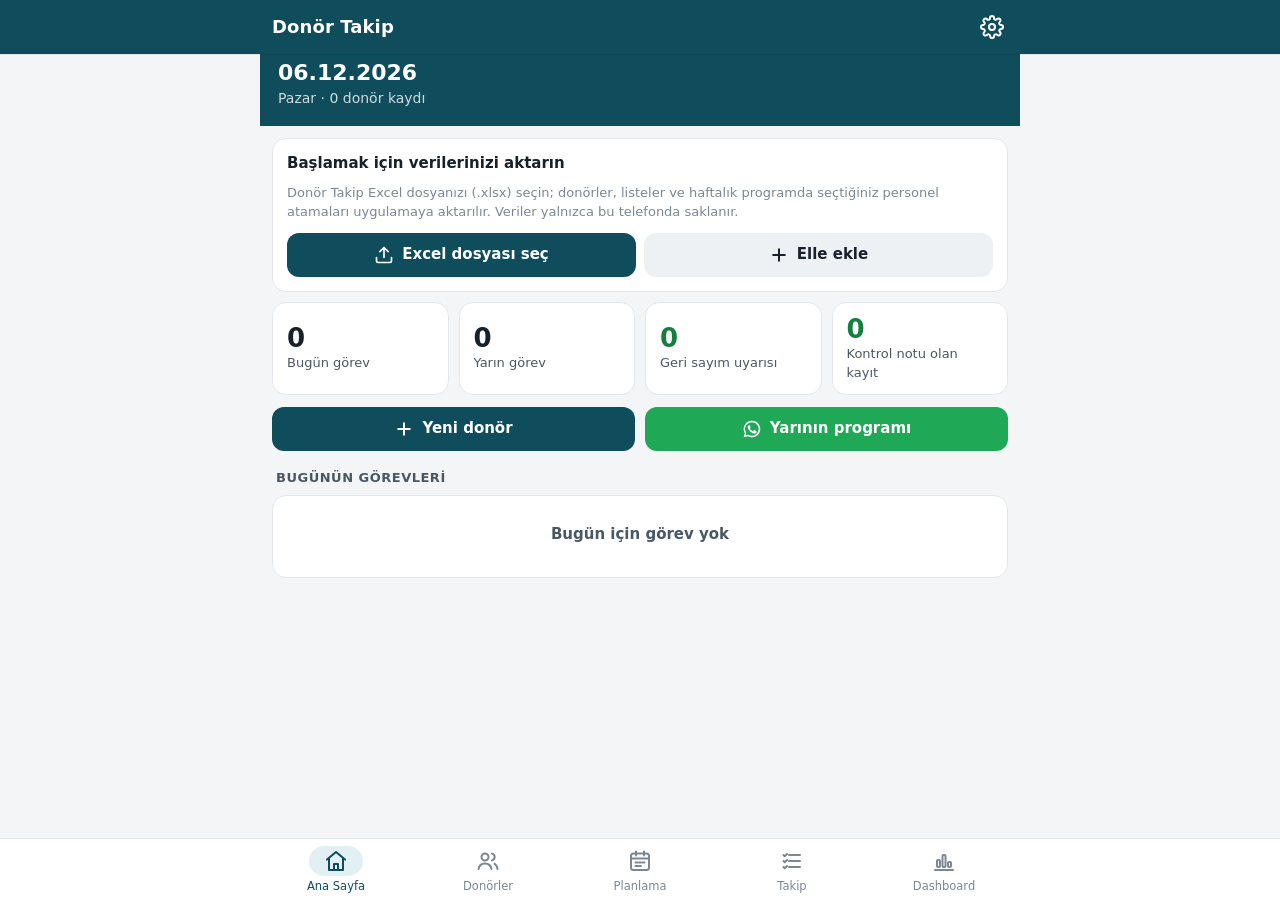
==== app/src/main/assets/www/index.html @ f9f20b5e "Donör Takip Android uygulaması Excel'deki Donör Takip dosyasının telefon sürümü: donör kaydı, uyarıl" ====
<!DOCTYPE html>
<html lang="tr">
<head>
<meta charset="utf-8">
<meta name="viewport" content="width=device-width, initial-scale=1, viewport-fit=cover">
<meta name="theme-color" content="#0f4c5c">
<meta name="format-detection" content="telephone=no">
<title>Donör Takip</title>
<link rel="stylesheet" href="css/app.css">
</head>
<body>
<div id="app">
  <header id="top"><div class="tb"><button id="btnBack" class="icon" hidden aria-label="Geri"></button><h1 id="title">Donör Takip</h1><div id="topActions"></div></div></header>
  <main id="view"></main>
  <nav id="tabs"></nav>
</div>
<div id="sheet" hidden></div>
<div id="toast" role="status"></div>
<input type="file" id="fileInput" hidden>
<script src="js/defaults.js"></script>
<script src="js/logic.js"></script>
<script src="js/xlsx-io.js"></script>
<script src="js/app.js"></script>
</body>
</html>
---- app/src/main/assets/www/css/app.css ----
:root {
  --sat: 0px; --sab: 0px;
  --pri: #0f4c5c; --pri-2: #13677c; --pri-soft: #e3f0f3;
  --bg: #f3f5f7; --card: #ffffff; --line: #e3e7eb; --line-2: #d3d9df;
  --ink: #17212b; --ink-2: #4a5764; --ink-3: #7b8794;
  --sk: #2563eb; --sk-bg: #e8effe;
  --asi: #d97706; --asi-bg: #fdf1e1;
  --top: #15803d; --top-bg: #e4f5e9;
  --tas: #0f766e; --tas-bg: #def4f1;
  --yat: #7c3aed; --yat-bg: #efe8fd;
  --red: #c62828; --red-bg: #fdecea;
  --orange: #c2560a; --orange-bg: #fff1e3;
  --grey-bg: #eef1f4;
  --radius: 14px;
  color-scheme: light;
}
* { box-sizing: border-box; -webkit-tap-highlight-color: transparent; }
html, body { margin: 0; height: 100%; background: var(--bg); color: var(--ink); }
body { font: 15px/1.4 system-ui, -apple-system, "Roboto", "Segoe UI", sans-serif; overflow: hidden; }
button, input, select, textarea { font: inherit; color: inherit; }
a { color: var(--pri-2); text-decoration: none; }
#app { position: fixed; top: 0; right: 0; bottom: 0; left: 0; display: flex; flex-direction: column; }

/* ---------- Üst çubuk ---------- */
#top { background: var(--pri); color: #fff; padding-top: var(--sat); flex: none; z-index: 5; box-shadow: 0 1px 0 rgba(0,0,0,.08); }
.tb { height: 54px; display: flex; align-items: center; gap: 4px; padding: 0 6px 0 4px; max-width: 760px; margin: 0 auto; }
.tb h1 { font-size: 18px; font-weight: 600; margin: 0 0 0 8px; flex: 1; white-space: nowrap; overflow: hidden; text-overflow: ellipsis; letter-spacing: .1px; }
.tb .icon { width: 44px; height: 44px; border: 0; background: transparent; color: #fff; border-radius: 22px; display: grid; place-items: center; }
.tb .icon:active { background: rgba(255,255,255,.14); }
.tb .icon svg { width: 24px; height: 24px; }
#btnBack[hidden] { display: none; }

/* ---------- İçerik ---------- */
#view { flex: 1; overflow-y: auto; overflow-x: hidden; -webkit-overflow-scrolling: touch; }
.page { max-width: 760px; margin: 0 auto; padding: 12px 12px 96px; }
.page.flush { padding-top: 0; }

/* ---------- Alt sekmeler ---------- */
#tabs { flex: none; background: #fff; border-top: 1px solid var(--line); padding-bottom: var(--sab); z-index: 5; }
#tabs .in { display: flex; max-width: 760px; margin: 0 auto; }
#tabs button { flex: 1; border: 0; background: none; padding: 7px 0 6px; display: flex; flex-direction: column; align-items: center; gap: 2px;
  font-size: 11.5px; color: var(--ink-3); font-weight: 500; }
#tabs button svg { width: 24px; height: 24px; }
#tabs button.on { color: var(--pri); }
#tabs button.on .pill { background: var(--pri-soft); }
#tabs .pill { width: 54px; height: 30px; border-radius: 15px; display: grid; place-items: center; transition: background .15s; }

/* ---------- Kartlar ---------- */
.card { background: var(--card); border-radius: var(--radius); border: 1px solid var(--line); margin: 0 0 10px; }
.card.pad { padding: 14px; }
.card h2, .sec-title { font-size: 15px; font-weight: 650; margin: 0 0 10px; }
.sec-title { margin: 18px 4px 8px; color: var(--ink-2); font-size: 13px; text-transform: uppercase; letter-spacing: .5px; }
.sec-title:first-child { margin-top: 4px; }
.muted { color: var(--ink-3); }
.small { font-size: 13px; }
.tiny { font-size: 12px; }
.row { display: flex; align-items: center; gap: 8px; }
.row.wrap { flex-wrap: wrap; }
.grow { flex: 1; min-width: 0; }
.right { text-align: right; }
.nowrap { white-space: nowrap; }
.ellipsis { white-space: nowrap; overflow: hidden; text-overflow: ellipsis; }
.hr { height: 1px; background: var(--line); margin: 10px 0; }
.empty { text-align: center; color: var(--ink-3); padding: 28px 16px; }
.empty b { display: block; color: var(--ink-2); margin-bottom: 4px; font-size: 15px; }

/* ---------- Ana sayfa ---------- */
.hero { background: var(--pri); color: #fff; margin: 0 -12px 12px; padding: 4px 18px 18px; }
.hero .d { font-size: 22px; font-weight: 650; }
.hero .s { opacity: .8; font-size: 14px; }
.hero .hol { display: inline-block; margin-top: 6px; background: rgba(255,255,255,.16); padding: 3px 10px; border-radius: 10px; font-size: 13px; }
.tiles { display: grid; grid-template-columns: 1fr 1fr; gap: 10px; margin-bottom: 12px; }
.tile { background: var(--card); border: 1px solid var(--line); border-radius: var(--radius); padding: 12px 14px; text-align: left; }
.tile .n { font-size: 26px; font-weight: 700; line-height: 1.1; }
.tile .l { color: var(--ink-2); font-size: 13px; margin-top: 2px; }
.tile.warn .n { color: var(--red); }
.tile.ok .n { color: var(--top); }
.tile:active { background: var(--grey-bg); }
.actions { display: grid; grid-template-columns: 1fr 1fr; gap: 10px; margin-bottom: 6px; }

/* ---------- Düğmeler ---------- */
.btn { border: 0; border-radius: 12px; padding: 11px 14px; font-weight: 600; background: var(--grey-bg); color: var(--ink); display: inline-flex; align-items: center; justify-content: center; gap: 8px; min-height: 44px; }
.btn svg { width: 20px; height: 20px; flex: none; }
.btn.pri { background: var(--pri); color: #fff; }
.btn.wa { background: #1fa855; color: #fff; }
.btn.danger { background: var(--red-bg); color: var(--red); }
.btn.ghost { background: transparent; color: var(--pri-2); }
.btn.block { width: 100%; }
.btn.sm { min-height: 34px; padding: 6px 12px; border-radius: 10px; font-size: 13.5px; }
.btn:active { filter: brightness(.94); }
.btn[disabled] { opacity: .45; }
.btns { display: flex; gap: 8px; flex-wrap: wrap; }
.btns .btn { flex: 1; }
.fab { position: fixed; right: max(16px, calc(50% - 364px)); bottom: calc(var(--sab) + 76px); width: 58px; height: 58px; border-radius: 18px; border: 0;
  background: var(--pri); color: #fff; box-shadow: 0 6px 16px rgba(15,76,92,.35); display: grid; place-items: center; z-index: 4; }
.fab svg { width: 28px; height: 28px; }

/* ---------- Segment / çipler ---------- */
.seg { display: flex; gap: 6px; overflow-x: auto; padding: 10px 12px; margin: 0 -12px 2px; scrollbar-width: none; background: var(--bg); position: sticky; top: 0; z-index: 3; }
.seg::-webkit-scrollbar { display: none; }
.seg button, .chip { flex: none; border: 1px solid var(--line-2); background: #fff; border-radius: 18px; padding: 7px 13px; font-size: 13.5px; font-weight: 550; color: var(--ink-2); white-space: nowrap; }
.seg button.on, .chip.on { background: var(--pri); border-color: var(--pri); color: #fff; }
.seg button .c, .chip .c { opacity: .7; font-weight: 500; margin-left: 3px; }
.pillx { display: inline-block; border-radius: 10px; padding: 2px 8px; font-size: 12px; font-weight: 600; white-space: nowrap; }
.p-sk { background: var(--sk-bg); color: var(--sk); }
.p-asi { background: var(--asi-bg); color: var(--asi); }
.p-top { background: var(--top-bg); color: var(--top); }
.p-tas { background: var(--tas-bg); color: var(--tas); }
.p-yat { background: var(--yat-bg); color: var(--yat); }
.p-red { background: var(--red-bg); color: var(--red); }
.p-or { background: var(--orange-bg); color: var(--orange); }
.p-grey { background: var(--grey-bg); color: var(--ink-2); }
.p-pri { background: var(--pri-soft); color: var(--pri); }

/* ---------- Form ---------- */
.field { margin-bottom: 12px; }
.field > label, .lbl { display: block; font-size: 12.5px; font-weight: 600; color: var(--ink-2); margin: 0 0 5px 2px; }
.inp, select.inp, textarea.inp { width: 100%; border: 1px solid var(--line-2); background: #fff; border-radius: 11px; padding: 10px 12px; min-height: 44px; outline: none; }
.inp:focus { border-color: var(--pri-2); box-shadow: 0 0 0 3px rgba(19,103,124,.14); }
textarea.inp { min-height: 76px; resize: vertical; }
.hint { font-size: 12px; color: var(--ink-3); margin: 4px 2px 0; }
.grid2 { display: grid; grid-template-columns: 1fr 1fr; gap: 10px; }
.check { display: flex; align-items: center; gap: 10px; min-height: 44px; }
.check input { width: 22px; height: 22px; accent-color: var(--pri); }
.search { position: relative; }
.search input { padding-left: 40px; }
.search svg { position: absolute; left: 12px; top: 12px; width: 20px; height: 20px; color: var(--ink-3); }
.toolbar { display: flex; gap: 8px; align-items: center; margin-bottom: 10px; }
.toolbar select.inp { width: auto; flex: 1; min-width: 0; }
.formsec { font-size: 12px; text-transform: uppercase; letter-spacing: .5px; color: var(--pri); font-weight: 700; margin: 18px 2px 10px; }
.formsec:first-child { margin-top: 2px; }
.radios { display: flex; gap: 6px; flex-wrap: wrap; margin-bottom: 8px; }
.radios label { border: 1px solid var(--line-2); border-radius: 10px; padding: 7px 11px; font-size: 13.5px; background: #fff; }
.radios input { display: none; }
.radios label.on { background: var(--pri-soft); border-color: var(--pri-2); color: var(--pri); font-weight: 600; }
.calc { background: var(--grey-bg); border-radius: 10px; padding: 9px 12px; font-size: 14px; }

/* ---------- Donör listesi ---------- */
.list .item { display: block; padding: 12px 14px; border-bottom: 1px solid var(--line); color: inherit; }
.list .item:last-child { border-bottom: 0; }
.list .item:active { background: var(--grey-bg); }
.item .t1 { display: flex; align-items: center; gap: 8px; }
.item .name { font-weight: 650; flex: 1; min-width: 0; white-space: nowrap; overflow: hidden; text-overflow: ellipsis; }
.item .t2 { color: var(--ink-2); font-size: 13px; margin-top: 2px; }
.item .t3 { display: flex; flex-wrap: wrap; gap: 5px; margin-top: 7px; }
.item.stopped .name { text-decoration: line-through; color: var(--ink-3); }
.warnicon { color: var(--orange); display: inline-flex; }
.warnicon svg { width: 18px; height: 18px; }

/* ---------- Görev kartları ---------- */
.task { display: flex; gap: 10px; padding: 10px 12px; border-bottom: 1px solid var(--line); align-items: flex-start; }
.task:last-child { border-bottom: 0; }
.task .bar { width: 4px; align-self: stretch; border-radius: 2px; flex: none; }
.task .b { flex: 1; min-width: 0; }
.task .l1 { font-weight: 650; font-size: 14px; }
.task .l2 { font-size: 13.5px; }
.task .l3 { font-size: 12.5px; color: var(--ink-3); }
.task .who { flex: none; border: 1px solid var(--line-2); border-radius: 10px; background: #fff; padding: 5px 9px; font-size: 12.5px; font-weight: 600; color: var(--ink-2); max-width: 118px; overflow: hidden; text-overflow: ellipsis; white-space: nowrap; }
.task .who.none { color: var(--red); border-color: #f1c6c2; background: var(--red-bg); }
.task .who.ov { border-color: var(--pri-2); color: var(--pri); }
.k-sk { background: var(--sk); } .k-asi { background: var(--asi); } .k-top { background: var(--top); } .k-tas { background: var(--tas); } .k-yat { background: var(--yat); }

/* ---------- Takvim ---------- */
.calhead { display: flex; align-items: center; gap: 6px; margin-bottom: 8px; }
.calhead .m { flex: 1; text-align: center; font-weight: 700; font-size: 17px; }
.calhead .icon { width: 42px; height: 42px; border-radius: 21px; border: 1px solid var(--line-2); background: #fff; display: grid; place-items: center; }
.calhead .icon svg { width: 22px; height: 22px; }
.cal { display: grid; grid-template-columns: repeat(7, 1fr); gap: 3px; }
.cal .wd { text-align: center; font-size: 11.5px; font-weight: 600; color: var(--ink-3); padding: 2px 0 4px; }
.cal .day { background: #fff; border: 1px solid var(--line); border-radius: 9px; min-height: 64px; padding: 3px 3px 4px; display: flex; flex-direction: column; gap: 2px; text-align: left; }
.cal .day.out { opacity: .45; }
.cal .day.hol { background: #fdeeee; border-color: #f3c9c9; }
.cal .day.today { border: 2px solid var(--pri-2); }
.cal .day.sel { background: var(--pri-soft); border-color: var(--pri); }
.cal .num { font-size: 12.5px; font-weight: 700; padding-left: 2px; }
.cal .hol .num { color: var(--red); }
.cal .dots { display: flex; flex-wrap: wrap; gap: 2px; }
.cal .dot { height: 6px; border-radius: 3px; flex: 0 0 calc(50% - 1px); }
.cal .more { font-size: 10.5px; color: var(--ink-2); font-weight: 600; padding-left: 2px; }
.legend { display: flex; flex-wrap: wrap; gap: 6px 12px; font-size: 12px; color: var(--ink-2); margin: 10px 2px 2px; }
.legend i { display: inline-block; width: 10px; height: 10px; border-radius: 3px; margin-right: 4px; vertical-align: -1px; }

/* ---------- Program ---------- */
.prog { white-space: pre-wrap; font: 13.5px/1.45 ui-monospace, "Roboto Mono", Menlo, monospace; padding: 14px; background: #fbfcfd; border-radius: 12px; border: 1px dashed var(--line-2); word-break: break-word; }
.datebar { display: flex; align-items: center; gap: 6px; margin-bottom: 10px; }
.datebar input { flex: 1; text-align: center; font-weight: 600; }
.datebar .icon { width: 44px; height: 44px; border-radius: 12px; border: 1px solid var(--line-2); background: #fff; display: grid; place-items: center; flex: none; }
.datebar .icon svg { width: 22px; height: 22px; }

/* ---------- Takip ---------- */
.trow { padding: 12px 14px; border-bottom: 1px solid var(--line); display: block; color: inherit; }
.trow:last-child { border-bottom: 0; }
.trow:active { background: var(--grey-bg); }
.trow .h { display: flex; gap: 8px; align-items: baseline; }
.trow .h .name { font-weight: 650; flex: 1; min-width: 0; overflow: hidden; text-overflow: ellipsis; white-space: nowrap; }
.kv { display: grid; grid-template-columns: auto 1fr; gap: 3px 10px; font-size: 13px; margin-top: 6px; }
.kv dt { color: var(--ink-3); }
.kv dd { margin: 0; min-width: 0; overflow-wrap: anywhere; }
.days4 { display: flex; gap: 5px; margin-top: 8px; }
.days4 span { flex: 1; text-align: center; border-radius: 8px; padding: 4px 0; font-size: 12px; font-weight: 600; background: var(--grey-bg); color: var(--ink-2); }
.days4 span.done { background: var(--top-bg); color: var(--top); }
.days4 span.now { background: var(--asi); color: #fff; }
.summary { font-size: 13px; color: var(--ink-2); margin: 2px 4px 10px; }
.grpttl { font-size: 12.5px; font-weight: 700; color: var(--ink-2); text-transform: uppercase; letter-spacing: .4px; padding: 10px 14px 6px; background: #fafbfc; border-bottom: 1px solid var(--line); }

/* ---------- Detay ---------- */
.dhead { padding: 16px; }
.dhead .n { font-size: 20px; font-weight: 700; }
.dhead .c { color: var(--ink-2); margin-top: 2px; }
.dl { display: grid; grid-template-columns: 42% 1fr; }
.dl > div { padding: 9px 14px; border-bottom: 1px solid var(--line); font-size: 14px; min-width: 0; overflow-wrap: anywhere; }
.dl > div:nth-child(odd) { color: var(--ink-3); font-size: 13px; }
.dl > div:nth-last-child(-n+2) { border-bottom: 0; }
.issues { background: var(--orange-bg); color: #8a3c06; border: 1px solid #f6d3ae; border-radius: 12px; padding: 10px 12px; font-size: 13.5px; margin-bottom: 10px; }
.issues b { display: block; margin-bottom: 2px; }
.timeline { padding: 4px 0; }
.timeline .tl { display: flex; gap: 10px; padding: 8px 14px; align-items: center; }
.timeline .tl .dt { width: 92px; font-weight: 650; font-size: 13.5px; }
.timeline .tl .ds { flex: 1; font-size: 13.5px; }
.timeline .tl.past { opacity: .55; }

/* ---------- Tablolar (dashboard) ---------- */
.kpis { display: grid; grid-template-columns: repeat(3, 1fr); gap: 8px; margin-bottom: 10px; }
.kpi { background: var(--card); border: 1px solid var(--line); border-radius: 12px; padding: 10px; }
.kpi .n { font-size: 21px; font-weight: 700; }
.kpi .l { font-size: 11.5px; color: var(--ink-2); line-height: 1.25; margin-top: 2px; }
table.t { width: 100%; border-collapse: collapse; font-size: 13px; }
table.t th, table.t td { padding: 7px 8px; border-bottom: 1px solid var(--line); text-align: right; white-space: nowrap; }
table.t th { font-size: 11.5px; color: var(--ink-3); font-weight: 600; text-transform: uppercase; letter-spacing: .3px; }
table.t th:first-child, table.t td:first-child { text-align: left; white-space: normal; }
table.t tr:last-child td { border-bottom: 0; }
table.t tr.tot td { font-weight: 700; background: #fafbfc; }
.tscroll { overflow-x: auto; margin: 0 -14px; padding: 0 14px; }
.chart { width: 100%; height: auto; display: block; }
.note { font-size: 12px; color: var(--ink-3); margin-top: 8px; }

/* ---------- Alt sayfa (sheet) ---------- */
#sheet { position: fixed; top: 0; right: 0; bottom: 0; left: 0; z-index: 20; display: flex; flex-direction: column; justify-content: flex-end; }
#sheet[hidden] { display: none; }
#sheet .scrim { position: absolute; top: 0; right: 0; bottom: 0; left: 0; background: rgba(10,20,30,.45); animation: fade .15s; }
#sheet .panel { position: relative; background: #fff; border-radius: 20px 20px 0 0; max-height: 88%; overflow-y: auto; padding: 8px 16px calc(16px + var(--sab)); animation: up .18s ease-out; max-width: 760px; width: 100%; margin: 0 auto; }
#sheet .grab { width: 40px; height: 4px; border-radius: 2px; background: var(--line-2); margin: 4px auto 12px; }
#sheet h3 { margin: 0 0 4px; font-size: 17px; }
#sheet .sub { color: var(--ink-2); font-size: 13.5px; margin-bottom: 12px; white-space: pre-line; }
.opt { display: flex; align-items: center; gap: 12px; padding: 12px 6px; border-bottom: 1px solid var(--line); font-weight: 550; }
.opt:last-child { border-bottom: 0; }
.opt input { width: 20px; height: 20px; accent-color: var(--pri); }
.opt .s { font-weight: 400; color: var(--ink-3); font-size: 13px; }
.popts { display: grid; grid-template-columns: 1fr 1fr; gap: 8px; }
.popt { border: 1px solid var(--line-2); border-radius: 12px; padding: 11px 12px; font-weight: 600; font-size: 14.5px; background: #fff; min-height: 46px; display: flex; align-items: center; gap: 6px; }
.popt input { display: none; }
.popt.on { background: var(--pri); border-color: var(--pri); color: #fff; }
.popt.on .s { color: rgba(255,255,255,.8); }
.popt .s { font-weight: 400; color: var(--ink-3); font-size: 12.5px; }
.popt.wide { grid-column: 1 / -1; }
@keyframes up { from { transform: translateY(40px); opacity: .4; } }
@keyframes fade { from { opacity: 0; } }

#toast { position: fixed; left: 50%; bottom: calc(var(--sab) + 84px); transform: translate(-50%, 20px); background: #1e2a33; color: #fff; padding: 10px 16px; border-radius: 12px;
  font-size: 14px; opacity: 0; transition: .2s; pointer-events: none; z-index: 30; max-width: 88%; text-align: center; }
#toast.on { opacity: 1; transform: translate(-50%, 0); }
.busy { position: fixed; top: 0; right: 0; bottom: 0; left: 0; background: rgba(255,255,255,.7); z-index: 40; display: grid; place-items: center; font-weight: 600; color: var(--pri); }
.spin { width: 34px; height: 34px; border: 3px solid var(--pri-soft); border-top-color: var(--pri); border-radius: 50%; animation: sp 0.8s linear infinite; margin: 0 auto 10px; }
@keyframes sp { to { transform: rotate(360deg); } }

@media (min-width: 600px) {
  .tiles { grid-template-columns: repeat(4, 1fr); }
  .kpis { grid-template-columns: repeat(6, 1fr); }
  .cal .day { min-height: 82px; }
}
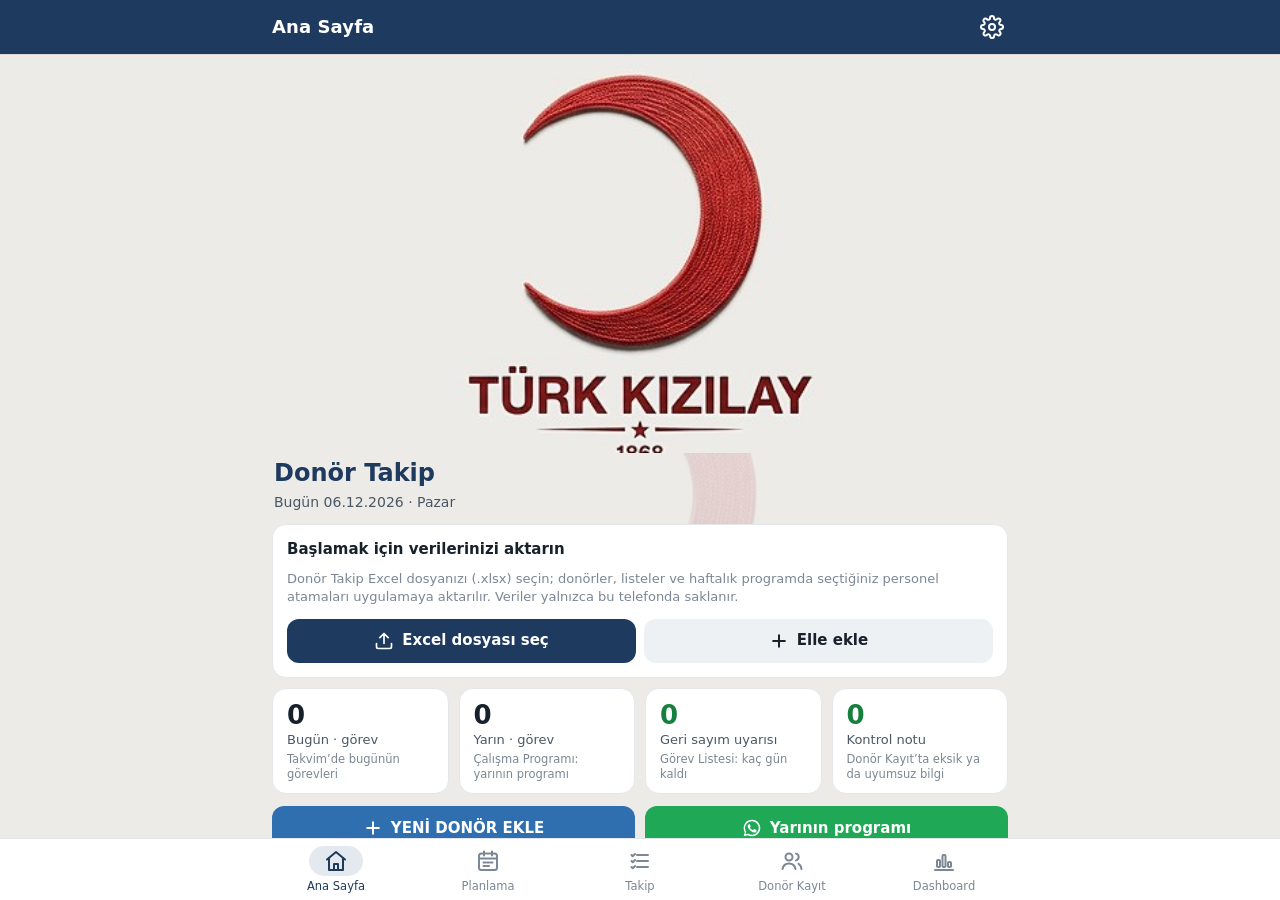
==== commit 2363639d: "PDF'ten donör ekleme TÜRKÖK Organizasyon Talebi PDF'inden hasta kodu, donör no, ad soyad, telefon, i" ====
--- a/app/src/main/assets/www/index.html
+++ b/app/src/main/assets/www/index.html
@@ -20,6 +20,7 @@
 <script src="js/defaults.js"></script>
 <script src="js/logic.js"></script>
 <script src="js/xlsx-io.js"></script>
+<script src="js/pdf-text.js"></script>
 <script src="js/app.js"></script>
 </body>
 </html>
--- a/app/src/main/assets/www/css/app.css
+++ b/app/src/main/assets/www/css/app.css
@@ -12,17 +12,18 @@
   --orange: #c2560a; --orange-bg: #fff1e3;
   --grey-bg: #eef1f4;
   --radius: 14px;
+  --g: #1F3A5F; --g-soft: #E4E9F0; --paper: #ECEBE8;
   color-scheme: light;
 }
 * { box-sizing: border-box; -webkit-tap-highlight-color: transparent; }
-html, body { margin: 0; height: 100%; background: var(--bg); color: var(--ink); }
+html, body { margin: 0; height: 100%; background: var(--paper); color: var(--ink); }
 body { font: 15px/1.4 system-ui, -apple-system, "Roboto", "Segoe UI", sans-serif; overflow: hidden; }
 button, input, select, textarea { font: inherit; color: inherit; }
 a { color: var(--pri-2); text-decoration: none; }
 #app { position: fixed; top: 0; right: 0; bottom: 0; left: 0; display: flex; flex-direction: column; }
 
 /* ---------- Üst çubuk ---------- */
-#top { background: var(--pri); color: #fff; padding-top: var(--sat); flex: none; z-index: 5; box-shadow: 0 1px 0 rgba(0,0,0,.08); }
+#top { background: var(--g); transition: background .2s; color: #fff; padding-top: var(--sat); flex: none; z-index: 5; box-shadow: 0 1px 0 rgba(0,0,0,.08); }
 .tb { height: 54px; display: flex; align-items: center; gap: 4px; padding: 0 6px 0 4px; max-width: 760px; margin: 0 auto; }
 .tb h1 { font-size: 18px; font-weight: 600; margin: 0 0 0 8px; flex: 1; white-space: nowrap; overflow: hidden; text-overflow: ellipsis; letter-spacing: .1px; }
 .tb .icon { width: 44px; height: 44px; border: 0; background: transparent; color: #fff; border-radius: 22px; display: grid; place-items: center; }
@@ -31,7 +32,8 @@
 #btnBack[hidden] { display: none; }
 
 /* ---------- İçerik ---------- */
-#view { flex: 1; overflow-y: auto; overflow-x: hidden; -webkit-overflow-scrolling: touch; }
+#app::before { content: ''; position: absolute; left: 0; right: 0; top: 90px; bottom: 70px; background: url(../img/hilal.png) center 55% / min(68vw, 380px) no-repeat; opacity: .13; pointer-events: none; z-index: 0; }
+#view { position: relative; z-index: 1; flex: 1; overflow-y: auto; overflow-x: hidden; -webkit-overflow-scrolling: touch; }
 .page { max-width: 760px; margin: 0 auto; padding: 12px 12px 96px; }
 .page.flush { padding-top: 0; }
 
@@ -41,8 +43,8 @@
 #tabs button { flex: 1; border: 0; background: none; padding: 7px 0 6px; display: flex; flex-direction: column; align-items: center; gap: 2px;
   font-size: 11.5px; color: var(--ink-3); font-weight: 500; }
 #tabs button svg { width: 24px; height: 24px; }
-#tabs button.on { color: var(--pri); }
-#tabs button.on .pill { background: var(--pri-soft); }
+#tabs button.on { color: var(--g); }
+#tabs button.on .pill { background: var(--g-soft); }
 #tabs .pill { width: 54px; height: 30px; border-radius: 15px; display: grid; place-items: center; transition: background .15s; }
 
 /* ---------- Kartlar ---------- */
@@ -81,7 +83,8 @@
 /* ---------- Düğmeler ---------- */
 .btn { border: 0; border-radius: 12px; padding: 11px 14px; font-weight: 600; background: var(--grey-bg); color: var(--ink); display: inline-flex; align-items: center; justify-content: center; gap: 8px; min-height: 44px; }
 .btn svg { width: 20px; height: 20px; flex: none; }
-.btn.pri { background: var(--pri); color: #fff; }
+.btn.pri { background: var(--g); color: #fff; }
+.btn.newdonor { background: #2F6FB0; color: #fff; }
 .btn.wa { background: #1fa855; color: #fff; }
 .btn.danger { background: var(--red-bg); color: var(--red); }
 .btn.ghost { background: transparent; color: var(--pri-2); }
@@ -92,14 +95,16 @@
 .btns { display: flex; gap: 8px; flex-wrap: wrap; }
 .btns .btn { flex: 1; }
 .fab { position: fixed; right: max(16px, calc(50% - 364px)); bottom: calc(var(--sab) + 76px); width: 58px; height: 58px; border-radius: 18px; border: 0;
-  background: var(--pri); color: #fff; box-shadow: 0 6px 16px rgba(15,76,92,.35); display: grid; place-items: center; z-index: 4; }
+  background: var(--g); color: #fff; box-shadow: 0 6px 16px rgba(0,0,0,.25); display: grid; place-items: center; z-index: 4; }
 .fab svg { width: 28px; height: 28px; }
 
 /* ---------- Segment / çipler ---------- */
-.seg { display: flex; gap: 6px; overflow-x: auto; padding: 10px 12px; margin: 0 -12px 2px; scrollbar-width: none; background: var(--bg); position: sticky; top: 0; z-index: 3; }
+.seg { display: flex; gap: 6px; overflow-x: auto; padding: 10px 12px; margin: 0 -12px 2px; scrollbar-width: none; background: var(--paper); position: sticky; top: 0; z-index: 3; }
 .seg::-webkit-scrollbar { display: none; }
 .seg button, .chip { flex: none; border: 1px solid var(--line-2); background: #fff; border-radius: 18px; padding: 7px 13px; font-size: 13.5px; font-weight: 550; color: var(--ink-2); white-space: nowrap; }
-.seg button.on, .chip.on { background: var(--pri); border-color: var(--pri); color: #fff; }
+.seg button.on, .chip.on { background: var(--g); border-color: var(--g); color: #fff; }
+.seg.sub { position: static; padding-top: 0; }
+.seg.sub button.on { background: var(--g-soft); color: var(--g); border-color: var(--g); }
 .seg button .c, .chip .c { opacity: .7; font-weight: 500; margin-left: 3px; }
 .pillx { display: inline-block; border-radius: 10px; padding: 2px 8px; font-size: 12px; font-weight: 600; white-space: nowrap; }
 .p-sk { background: var(--sk-bg); color: var(--sk); }
@@ -268,3 +273,58 @@
   .kpis { grid-template-columns: repeat(6, 1fr); }
   .cal .day { min-height: 82px; }
 }
+
+/* ---------- Excel görünümü: Ana Sayfa, grup menüleri ---------- */
+.banner { background: var(--paper); }
+.banner img { display: block; width: 100%; max-width: 760px; margin: 0 auto; height: auto; }
+.page.home { padding-top: 4px; }
+.hometitle { margin: 0 2px 12px; }
+.hometitle .ht { font-size: 24px; font-weight: 750; color: #1F3A5F; }
+.hometitle .hs { color: var(--ink-2); font-size: 14px; margin-top: 2px; }
+.tile .s { font-size: 11.5px; color: var(--ink-3); margin-top: 3px; line-height: 1.25; }
+.groups { display: grid; grid-template-columns: 1fr 1fr; gap: 10px; margin: 12px 0 8px; }
+.gbtn { border: 0; border-radius: 16px; color: #fff; min-height: 92px; padding: 14px; text-align: left; display: flex; flex-direction: column; justify-content: center; gap: 4px; box-shadow: 0 3px 8px rgba(0,0,0,.15); }
+.gbtn .gt { font-weight: 800; font-size: 16px; letter-spacing: .4px; line-height: 1.2; }
+.gbtn .gs { font-size: 12.5px; opacity: .85; line-height: 1.25; }
+.gbtn:active, .gcard:active { filter: brightness(.92); }
+.ghead { color: #fff; border-radius: 16px; padding: 16px; margin-bottom: 12px; }
+.ghead .gt { font-size: 20px; font-weight: 800; letter-spacing: .5px; }
+.ghead .gs { font-size: 13px; opacity: .85; margin-top: 3px; }
+.gcards { display: grid; grid-template-columns: 1fr 1fr; gap: 10px; }
+.gcard { border: 0; border-radius: 14px; color: #fff; min-height: 84px; padding: 12px 14px; text-align: left; display: flex; flex-direction: column; gap: 4px; box-shadow: 0 2px 6px rgba(0,0,0,.14); }
+.gcard .ct { font-weight: 750; font-size: 15.5px; line-height: 1.2; }
+.gcard .cs { font-size: 12.5px; line-height: 1.3; }
+.gcard.soon { opacity: .45; }
+.dayhead { display: flex; align-items: center; gap: 8px; flex-wrap: wrap; margin: 16px 2px 6px; font-weight: 700; font-size: 13.5px; color: var(--g); }
+.dayhead span:first-child { flex: 1; min-width: 60%; }
+.dayhead.today span:first-child { text-decoration: underline; text-underline-offset: 3px; }
+.dayhead.hol { color: var(--red); }
+.dayhead .tiny { color: var(--red); font-weight: 600; }
+.inp.center { display: flex; align-items: center; justify-content: center; font-weight: 600; text-align: center; }
+.agenda .arow { display: flex; border-bottom: 1px solid var(--line); min-height: 50px; }
+.agenda .arow:last-child { border-bottom: 0; }
+.agenda .atime { width: 64px; flex: none; padding: 14px 0 0 12px; font-weight: 700; font-size: 13.5px; color: var(--g); }
+.agenda .anotes { flex: 1; min-width: 0; display: flex; flex-direction: column; gap: 6px; padding: 7px 8px 7px 0; }
+.anote { border: 1px solid var(--line-2); background: var(--g-soft); border-radius: 10px; padding: 7px 10px; text-align: left; display: flex; flex-direction: column; gap: 4px; }
+.anote.cancel .at { text-decoration: line-through; color: var(--ink-3); }
+.anote .at { font-size: 13.5px; font-weight: 600; }
+.anote .am { display: flex; flex-wrap: wrap; gap: 4px; }
+.aadd { align-self: flex-start; border: 1px dashed var(--line-2); background: transparent; color: var(--ink-3); border-radius: 10px; width: 40px; height: 34px; display: grid; place-items: center; }
+.aadd svg { width: 18px; height: 18px; }
+details.kl { border-bottom: 1px solid var(--line); }
+details.kl:last-child { border-bottom: 0; }
+details.kl summary { padding: 13px 14px; font-weight: 650; color: var(--g); }
+details.kl div { padding: 0 14px 14px; font-size: 14px; line-height: 1.55; color: var(--ink-2); }
+.nb { background: #fffdf6; border: 1px solid #e6dfc9; border-radius: 14px; margin-bottom: 10px; overflow: hidden; box-shadow: 0 1px 0 rgba(0,0,0,.03); }
+.nb.today { border-color: var(--g); box-shadow: 0 0 0 1px var(--g); }
+.nbh { display: flex; align-items: center; gap: 6px; padding: 9px 12px; background: var(--g); color: #fff; font-size: 14px; }
+.nbh.hol { background: var(--red); }
+.nbr { display: flex; align-items: center; gap: 8px; padding: 7px 10px; border-bottom: 1px dashed #e6dfc9; font-size: 13.5px; min-height: 42px; }
+.nbr .pillx { flex: none; font-size: 11px; }
+.nbr .who { max-width: 104px; }
+.nbr.note { background: #fff8d9; }
+.nbadd { border: 0; background: transparent; color: var(--g); font-weight: 600; padding: 9px 12px; display: flex; align-items: center; gap: 6px; width: 100%; }
+.nbadd svg { width: 18px; height: 18px; }
+.pdfbtn { background: #fff; border: 1px dashed var(--line-2); color: var(--g); margin: 0 0 6px; }
+.pdfcard h2 { display: flex; align-items: center; gap: 8px; color: var(--g); }
+.pdfcard h2 svg { width: 20px; height: 20px; }
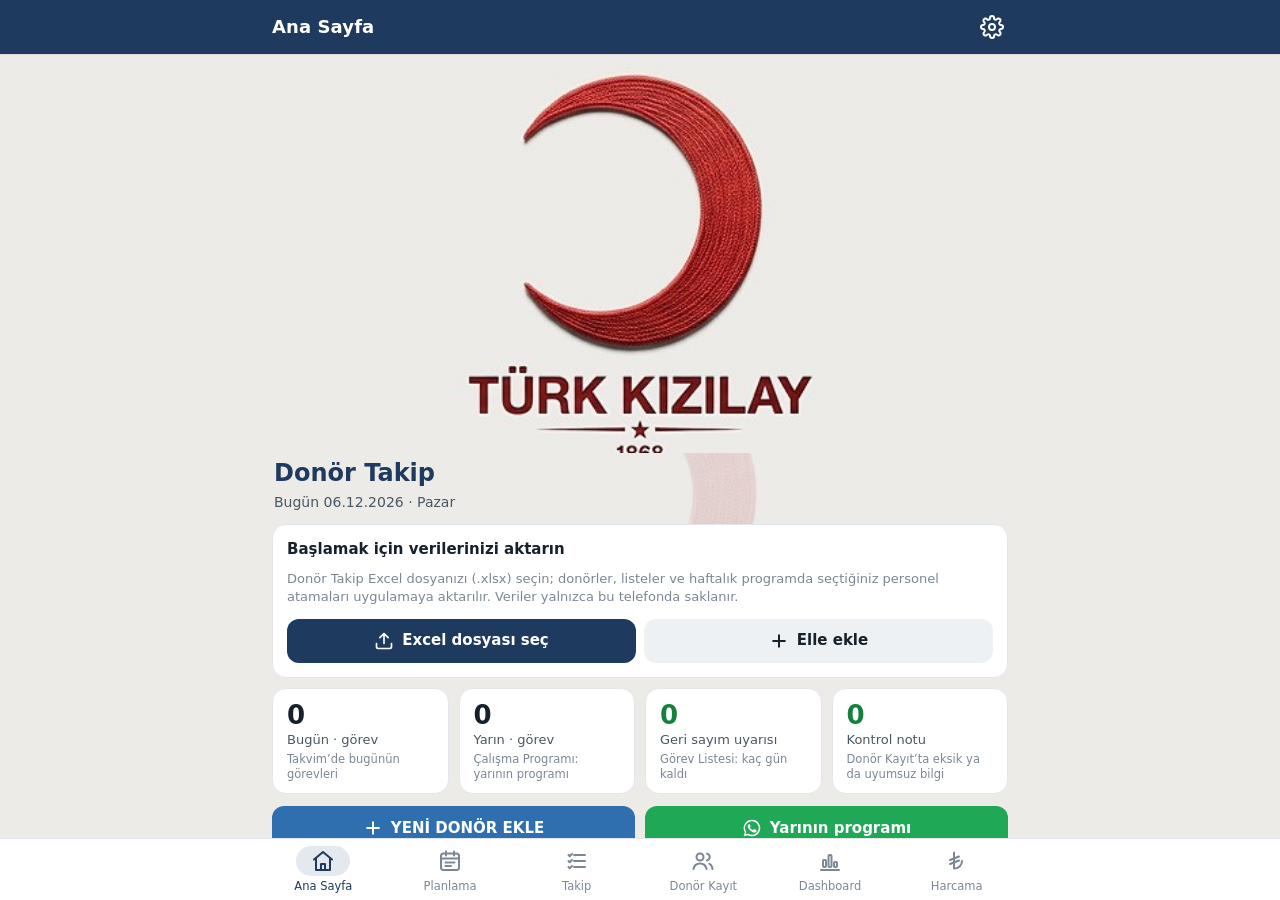
==== commit d55d9739: "Donör harcama Yeni DONÖR HARCAMA grubu: harcama ekleme/düzenleme, donör sayfasında harcamalar, Harca" ====
--- a/app/src/main/assets/www/index.html
+++ b/app/src/main/assets/www/index.html
@@ -20,6 +20,8 @@
 <script src="js/defaults.js"></script>
 <script src="js/logic.js"></script>
 <script src="js/xlsx-io.js"></script>
+<script src="js/xlsx-tablo.js"></script>
+<script src="js/harcama.js"></script>
 <script src="js/pdf-text.js"></script>
 <script src="js/app.js"></script>
 </body>
--- a/app/src/main/assets/www/css/app.css
+++ b/app/src/main/assets/www/css/app.css
@@ -328,3 +328,13 @@
 .pdfbtn { background: #fff; border: 1px dashed var(--line-2); color: var(--g); margin: 0 0 6px; }
 .pdfcard h2 { display: flex; align-items: center; gap: 8px; color: var(--g); }
 .pdfcard h2 svg { width: 20px; height: 20px; }
+.btn.outlook { background: #0F6CBD; color: #fff; }
+
+/* Donör harcama satırları */
+.hrrow { display: flex; gap: 10px; align-items: flex-start; width: 100%; text-align: left; background: none; border: 0; border-bottom: 1px solid var(--line); padding: 11px 14px; color: inherit; font: inherit; }
+.hrrow:last-child { border-bottom: 0; }
+.hrrow:active { background: var(--grey-bg); }
+.hrrow .grow { min-width: 0; }
+.hrrow .amt { white-space: nowrap; }
+.hrrow .rank { flex: none; width: 24px; height: 24px; border-radius: 12px; background: var(--g-soft); color: var(--g); display: grid; place-items: center; font-weight: 700; font-size: 12px; }
+.card.pad .hrrow { padding-left: 2px; padding-right: 2px; }
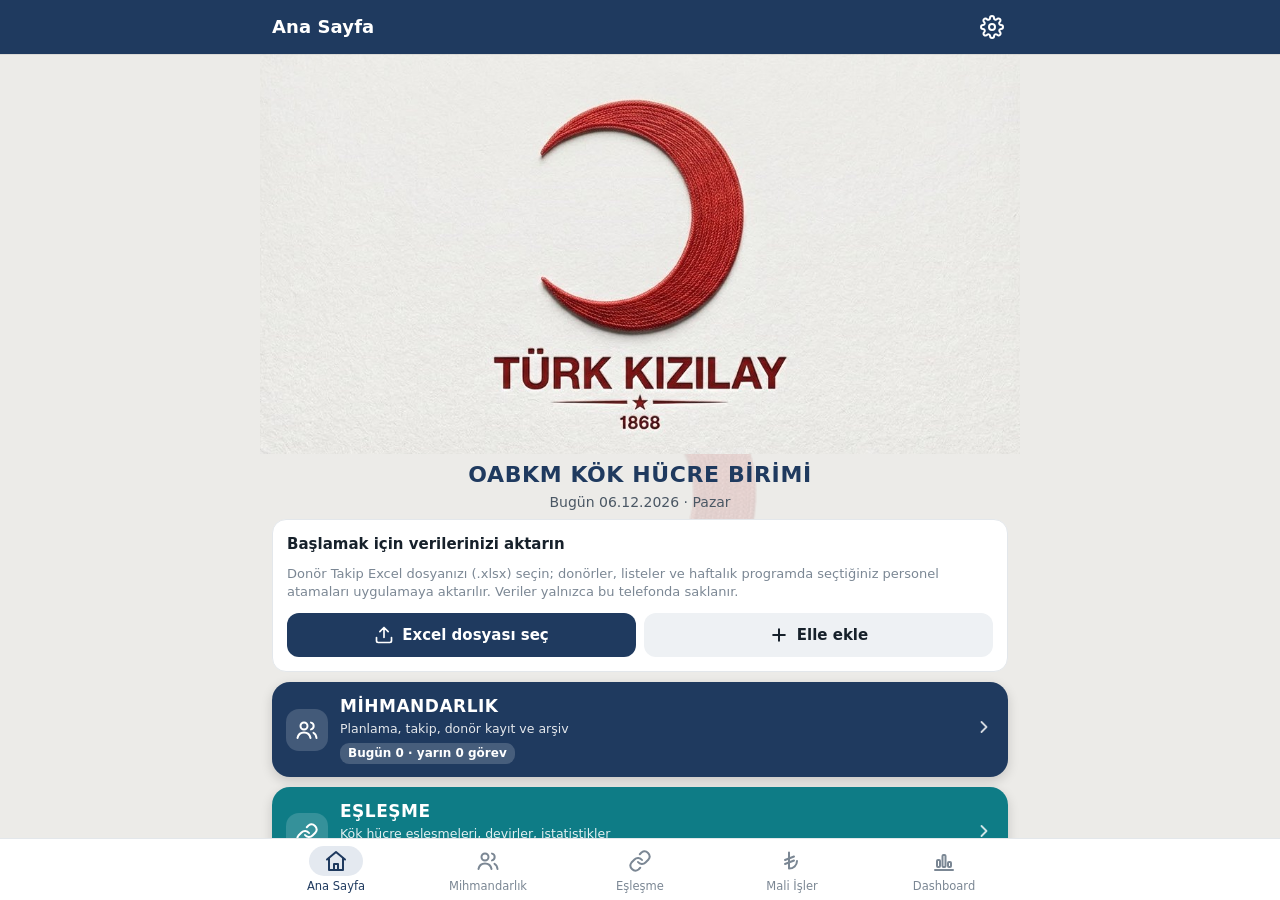
==== commit 4cab976e: "Eşleşme: YENİ EŞLEŞME TABLOSU OABKM — kayıtlar, bekleyen listesi, veri kontrolü, dashboard ve istati" ====
--- a/app/src/main/assets/www/index.html
+++ b/app/src/main/assets/www/index.html
@@ -22,7 +22,12 @@
 <script src="js/xlsx-io.js"></script>
 <script src="js/xlsx-tablo.js"></script>
 <script src="js/harcama.js"></script>
+<script src="js/yemekkart.js"></script>
+<script src="js/eslesme.js"></script>
 <script src="js/pdf-text.js"></script>
+<script src="js/pdf-font.js"></script>
+<script src="js/pdf-rapor.js"></script>
+<script src="js/rapor.js"></script>
 <script src="js/app.js"></script>
 </body>
 </html>
--- a/app/src/main/assets/www/css/app.css
+++ b/app/src/main/assets/www/css/app.css
@@ -338,3 +338,84 @@
 .hrrow .amt { white-space: nowrap; }
 .hrrow .rank { flex: none; width: 24px; height: 24px; border-radius: 12px; background: var(--g-soft); color: var(--g); display: grid; place-items: center; font-weight: 700; font-size: 12px; }
 .card.pad .hrrow { padding-left: 2px; padding-right: 2px; }
+
+/* Donör sayfası · harcama bilgileri */
+.hrcard .hrtop { display: flex; align-items: flex-start; justify-content: space-between; gap: 10px; margin-bottom: 10px; }
+.hrcard .hrsum { font-size: 24px; font-weight: 750; color: #A3262A; line-height: 1.1; }
+.hrcard .hryil { display: flex; gap: 12px; text-align: right; }
+.hrcard .hryil div { display: flex; flex-direction: column; }
+.hrcard .hryil b { font-size: 14px; }
+.hrcard .hryil span { font-size: 11.5px; color: var(--ink-3); }
+.hrcard .hrkat, .hrcard .hrbilgi { display: grid; grid-template-columns: 1fr 1fr; gap: 6px; margin-bottom: 10px; }
+.hrcard .hrkat > div, .hrcard .hrbilgi > div { background: var(--grey-bg, #f3f4f6); border-radius: 10px; padding: 7px 10px; display: flex; flex-direction: column; min-width: 0; }
+.hrcard .hrkat span, .hrcard .hrbilgi span { font-size: 11.5px; color: var(--ink-3); }
+.hrcard .hrkat b, .hrcard .hrbilgi b { font-size: 14px; overflow-wrap: anywhere; }
+.hrcard .hrkat .sifir b { color: var(--ink-3); font-weight: 500; }
+.hrcard .hrbas { font-size: 12px; font-weight: 700; color: var(--ink-3); text-transform: uppercase; letter-spacing: .03em; margin: 4px 2px 2px; }
+
+/* ---- Raporlar ---- */
+.rpbtn { margin: 0 0 12px; justify-content: center; font-weight: 650; }
+.rpbtn .muted { font-weight: 500; margin-left: 4px; }
+.rpturler { padding: 4px 0; }
+.rptur { display: flex; align-items: flex-start; gap: 12px; width: 100%; text-align: left; background: none; border: 0; border-bottom: 1px solid var(--line); padding: 12px 14px; font: inherit; color: inherit; }
+.rptur:last-child { border-bottom: 0; }
+.rptur b { display: block; font-size: 15px; font-weight: 650; }
+.rptur span span { display: block; font-size: 12.5px; color: var(--ink-3); margin-top: 2px; line-height: 1.35; }
+.rptur .dot { flex: none; width: 20px; height: 20px; border-radius: 50%; border: 2px solid var(--line-2); margin-top: 1px; box-sizing: border-box; }
+.rptur.on .dot { border: 6px solid var(--g); }
+.rptur.on b { color: var(--g); }
+.chips { display: flex; flex-wrap: wrap; gap: 6px; }
+.rpdonem { margin-top: 10px; font-size: 13px; color: var(--ink-2); }
+.rpayr { background: var(--card); border: 1px solid var(--line); border-radius: 12px; margin: 12px 0 0; padding: 12px; }
+.rpgo { margin: 12px 0 4px; }
+.rpgo .btn { padding-top: 13px; padding-bottom: 13px; font-weight: 650; }
+.btn.xls { background: #1d6f42; border-color: #1d6f42; color: #fff; }
+.rpkpis .kpi .n { font-size: 18px; overflow-wrap: anywhere; }
+.rpcap { font-size: 13px; font-weight: 650; margin: 12px 0 6px; color: var(--ink); }
+.rpt td.l, .rpt th.l { text-align: left; }
+.rpt td.l { white-space: normal; min-width: 70px; }
+.rpt tr.mut td { color: var(--ink-3); }
+.rphb > div { display: grid; grid-template-columns: minmax(70px, 38%) 1fr auto; gap: 8px; align-items: center; font-size: 12.5px; padding: 3px 0; }
+.rphb .l { overflow: hidden; text-overflow: ellipsis; white-space: nowrap; }
+.rphb .b { height: 10px; background: #eef1f4; border-radius: 3px; overflow: hidden; }
+.rphb .b i { display: block; height: 100%; border-radius: 3px; }
+.rphb b { font-size: 12px; color: var(--ink-2); }
+
+/* ---- Yemek kartı ---- */
+.pillx.yk { color: #fff; margin-left: 6px; }
+.amt.neg { color: var(--red, #c0392b); }
+.dot { display: inline-block; width: 10px; height: 10px; border-radius: 50%; flex: none; }
+.ykasama > div { padding: 8px 0; border-bottom: 1px solid var(--line); }
+.ykasama > div:last-child { border-bottom: 0; }
+.ykasama .t { display: flex; align-items: center; gap: 8px; font-size: 14.5px; }
+.ykasama .b { height: 10px; background: #eef1f4; border-radius: 4px; overflow: hidden; margin: 6px 0 4px; }
+.ykasama .b i { display: block; height: 100%; border-radius: 4px; }
+
+/* ---- Ana sayfa: dört bölüm ---- */
+.banner.k img { width: 100%; max-width: 760px; height: auto; }
+.hometitle.k { text-align: center; margin: 2px 2px 6px; }
+.hometitle.k .ht { font-size: 22px; letter-spacing: .6px; }
+.anabtns { display: flex; flex-direction: column; gap: 10px; margin: 10px 0 10px; }
+.anabtn { border: 0; border-radius: 18px; color: #fff; padding: 13px 14px; text-align: left; display: flex; align-items: center; gap: 12px; box-shadow: 0 4px 12px rgba(0,0,0,.16); font: inherit; }
+.anabtn:active { filter: brightness(.92); }
+.anabtn .ai { flex: none; width: 42px; height: 42px; border-radius: 13px; background: rgba(255,255,255,.16); display: flex; align-items: center; justify-content: center; }
+.anabtn .ai svg { width: 24px; height: 24px; }
+.anabtn .ar svg { width: 20px; height: 20px; opacity: .8; }
+.anabtn .gt { display: block; font-weight: 800; font-size: 17px; letter-spacing: .5px; }
+.anabtn .gs { display: block; font-size: 12.5px; opacity: .88; margin-top: 2px; line-height: 1.3; }
+.anabtn .gc { display: inline-block; font-size: 12px; font-weight: 650; margin-top: 6px; background: rgba(255,255,255,.18); border-radius: 9px; padding: 2px 8px; }
+
+/* ---- Eşleşme ---- */
+.tsticky th:first-child, .tsticky td:first-child { position: sticky; left: 0; z-index: 1; background: var(--card); min-width: 118px; max-width: 170px; }
+.tsticky tr.tot td:first-child { background: #fafbfc; }
+.tsticky td.z { color: var(--ink-3); }
+.tsticky tr.ek td { color: var(--ink-3); font-style: italic; }
+.escins > div { display: grid; grid-template-columns: 64px 1fr auto; gap: 10px; align-items: center; padding: 5px 0; font-size: 13.5px; }
+.escins .b, .esbol .bb { height: 12px; background: #eef1f4; border-radius: 4px; overflow: hidden; display: flex; flex-direction: column; }
+.escins .b i { display: block; height: 100%; border-radius: 4px; }
+.esbol > div { display: grid; grid-template-columns: minmax(80px, 34%) 1fr auto; gap: 8px; align-items: center; font-size: 12.5px; padding: 3px 0; }
+.esbol .bb { height: 14px; gap: 2px; background: none; }
+.esbol .bb i { display: block; height: 6px; border-radius: 3px; min-width: 1px; }
+.esbol .l { overflow: hidden; text-overflow: ellipsis; white-space: nowrap; }
+.esbol .v { font-size: 12px; color: var(--ink-2); font-weight: 600; }
+.eskon { margin-bottom: 10px; }
